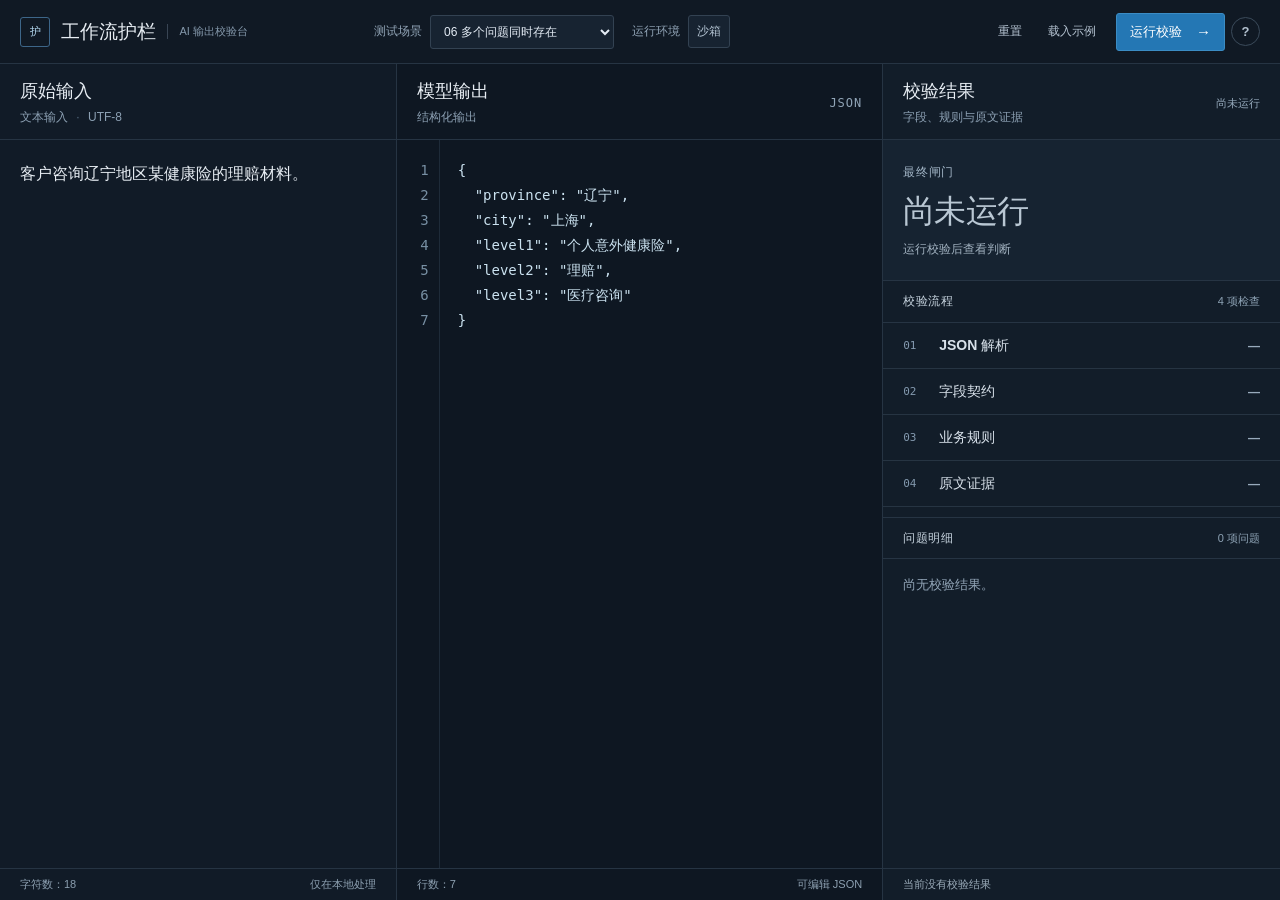
==== app/index.html @ ac7dc31d "feat: finalize workflow guardrail" ====
<!doctype html>
<html lang="zh-CN">
  <head>
    <meta charset="UTF-8" />
    <meta name="viewport" content="width=device-width, initial-scale=1" />
    <meta name="color-scheme" content="dark" />
    <title>工作流护栏 · AI 输出校验台</title>
    <link rel="stylesheet" href="./styles.css" />
    <script src="./app.js" defer></script>
  </head>
  <body>
    <div class="app-shell">
      <header class="topbar">
        <div class="product"><span class="product-mark" aria-hidden="true">护</span><strong>工作流护栏</strong><span class="product-kind">AI 输出校验台</span></div>
        <div class="toolbar-context">
          <label class="toolbar-field" for="scenario-select"><span>测试场景</span><select id="scenario-select"><option value="valid">01 正确输出</option><option value="category">02 分类路径错误</option><option value="evidence">03 缺少原文依据</option><option value="missing">04 缺失字段</option><option value="malformed">05 JSON 格式错误</option><option value="combined">06 多个问题同时存在</option></select></label>
          <div class="toolbar-field environment"><span>运行环境</span><strong>沙箱</strong></div>
        </div>
        <div class="toolbar-actions">
          <button type="button" class="quiet-button" id="reset-button">重置</button>
          <button type="button" class="quiet-button" id="load-button">载入示例</button>
          <button type="button" class="primary-button" id="run-button">运行校验 <span aria-hidden="true">→</span></button>
          <button type="button" class="about-button" id="about-button" aria-label="关于本项目" title="关于本项目">?</button>
        </div>
      </header>

      <main class="workspace">
        <section class="pane source-pane" aria-labelledby="source-title">
          <div class="pane-heading"><div><h1 id="source-title">原始输入</h1><p>文本输入 <span>·</span> UTF-8</p></div></div>
          <textarea id="source-input" spellcheck="false" aria-label="原始输入"></textarea>
          <div class="pane-status"><span id="character-count">字符数：0</span><span>仅在本地处理</span></div>
        </section>

        <section class="pane output-pane" aria-labelledby="output-title">
          <div class="pane-heading"><div><h2 id="output-title">模型输出</h2><p>结构化输出</p></div><span class="format-label">JSON</span></div>
          <div class="code-editor"><div class="line-numbers" id="line-numbers" aria-hidden="true">1</div><textarea id="json-input" spellcheck="false" wrap="off" aria-label="模型输出 JSON"></textarea></div>
          <div class="pane-status"><span id="line-count">行数：1</span><span>可编辑 JSON</span></div>
        </section>

        <aside class="pane validation-pane" aria-labelledby="validation-title">
          <div class="pane-heading validation-heading"><div><h2 id="validation-title">校验结果</h2><p>字段、规则与原文证据</p></div><span id="validation-state">尚未运行</span></div>
          <div class="validation-body">
            <div class="gate" id="gate" data-gate="idle"><span class="eyebrow">最终闸门</span><strong id="gate-label">尚未运行</strong><p id="gate-count">运行校验后查看判断</p></div>

            <div class="subhead"><h3>校验流程</h3><span>4 项检查</span></div>
            <div class="check-list">
              <details class="check-row" data-node="parse"><summary><span class="check-index">01</span><span class="check-name">JSON 解析</span><span class="node-status">—</span></summary><p class="node-detail">检查 JSON 语法及顶层对象。</p></details>
              <details class="check-row" data-node="schema"><summary><span class="check-index">02</span><span class="check-name">字段契约</span><span class="node-status">—</span></summary><p class="node-detail">检查必填字段及字符串类型。</p></details>
              <details class="check-row" data-node="rules"><summary><span class="check-index">03</span><span class="check-name">业务规则</span><span class="node-status">—</span></summary><p class="node-detail">检查虚构分类路径。</p></details>
              <details class="check-row" data-node="evidence"><summary><span class="check-index">04</span><span class="check-name">原文证据</span><span class="node-status">—</span></summary><p class="node-detail">检查地区值是否出现在原始输入中。</p></details>
            </div>

            <div class="subhead issues-head"><h3>问题明细</h3><span id="issue-count">0 项问题</span></div>
            <div class="issue-list" id="issue-list"><p class="empty-issues">尚无校验结果。</p></div>
          </div>
          <div class="validation-status" id="run-meta">本次会话尚未运行</div>
        </aside>
      </main>
    </div>

    <dialog id="about-dialog" aria-labelledby="about-title">
      <div class="dialog-top"><h2 id="about-title">关于工作流护栏</h2><button type="button" id="close-about" aria-label="关闭关于窗口">×</button></div>
      <p>本工具是栗海粟在实习结束后，基于企业 AI 工作流调研中发现的通用问题完成的公开、脱敏成果转化。案例与规则均为虚构，不对应任何公司生产系统。</p>
      <p>所有输入仅在浏览器本地处理，不上传服务器。自动检查通过也不代表业务事实已经得到证明。</p>
      <small>栗海粟制作 · 2026</small>
    </dialog>
  </body>
</html>
---- app/styles.css ----
:root {
  font-family: "Segoe UI", "Microsoft YaHei", "PingFang SC", sans-serif;
  color: #e7edf3;
  background: #0b121b;
  font-synthesis: none;
  --surface: #111b27;
  --surface-deep: #0e1722;
  --border: #263443;
  --muted: #91a1b1;
  --blue: #62ace1;
  --green: #75c59b;
  --amber: #e0b86e;
  --red: #e77f7b;
}

* { box-sizing: border-box; }
body { margin: 0; }
button, select, textarea { font: inherit; }
button { cursor: pointer; }
.app-shell { display: flex; flex-direction: column; width: 100%; height: 100vh; min-height: 640px; overflow: hidden; }

.topbar { display: flex; align-items: center; gap: 22px; flex: none; height: 64px; padding: 0 20px; border-bottom: 1px solid var(--border); background: #101924; }
.product { display: flex; align-items: center; flex: none; gap: 11px; min-width: 332px; white-space: nowrap; }
.product-mark { display: grid; place-items: center; width: 30px; height: 30px; border: 1px solid #3d6689; border-radius: 3px; color: #b8ddf5; font-size: 11px; font-weight: 800; letter-spacing: -.07em; }
.product strong { font-size: 19px; font-weight: 800; letter-spacing: .005em; }
.product-kind { padding-left: 11px; border-left: 1px solid #394554; color: #8498ab; font-size: 11px; }
.toolbar-context, .toolbar-actions { display: flex; align-items: center; gap: 18px; }
.toolbar-context { flex: 1; min-width: 0; }
.toolbar-actions { flex: none; gap: 6px; }
.toolbar-field { display: flex; align-items: center; gap: 8px; color: #91a4b6; font-size: 12px; white-space: nowrap; }
.toolbar-field select { width: 184px; padding: 8px 23px 8px 9px; border: 1px solid #334252; border-radius: 3px; outline: none; background: #172331; color: #e4ecf5; font-size: 12px; }
.toolbar-field select:focus-visible { border-color: var(--blue); }
.environment strong { padding: 7px 8px; border: 1px solid #334252; border-radius: 3px; color: #b4c4d3; background: #172331; font-size: 12px; font-weight: 650; }
.quiet-button, .about-button { padding: 8px 9px; border: 1px solid transparent; border-radius: 3px; background: transparent; color: #b4c2d0; font-size: 12px; }
.quiet-button:hover, .about-button:hover { border-color: #334b62; color: #fff; }
.primary-button { display: flex; align-items: center; gap: 14px; margin-left: 4px; padding: 9px 13px; border: 1px solid #3b8cc4; border-radius: 3px; background: #2477b4; color: #fff; font-size: 13px; font-weight: 750; white-space: nowrap; }
.primary-button:hover { background: #328bcc; }
.primary-button span { font-size: 15px; line-height: .6; font-weight: 400; }
.about-button { width: 29px; height: 29px; padding: 0; border-color: #3b4b5b; border-radius: 50%; font-size: 13px; font-weight: 700; }

.workspace { display: grid; grid-template-columns: 31fr 38fr 31fr; flex: 1; min-height: 0; }
.pane { display: flex; flex-direction: column; min-width: 0; min-height: 0; border-right: 1px solid var(--border); background: var(--surface); }
.pane:last-child { border-right: 0; }
.output-pane { background: var(--surface-deep); }
.pane-heading { display: flex; align-items: center; justify-content: space-between; flex: none; min-height: 76px; padding: 14px 20px 11px; border-bottom: 1px solid var(--border); }
.pane-heading h1, .pane-heading h2 { margin: 0; font-size: 18px; font-weight: 750; line-height: 1.3; }
.pane-heading p { margin: 5px 0 0; color: #8ca0b3; font-size: 12px; }
.pane-heading p span { margin: 0 5px; color: #566b7e; }
.format-label { color: #91a5b7; font-family: Consolas, monospace; font-size: 12px; letter-spacing: .08em; }
.pane-status { display: flex; align-items: center; justify-content: space-between; gap: 10px; flex: none; height: 32px; padding: 0 20px; border-top: 1px solid var(--border); color: #8da0b1; font-size: 11px; }

#source-input { flex: 1; width: 100%; min-height: 0; padding: 20px; border: 0; outline: none; resize: none; background: transparent; color: #e7edf3; font-size: 16px; line-height: 1.75; }
#source-input:focus { background: #142131; }
.code-editor { display: flex; flex: 1; min-height: 0; overflow: hidden; }
.line-numbers { flex: none; width: 43px; padding: 18px 10px 18px 0; overflow: hidden; border-right: 1px solid #1e2b39; color: #7890a4; font-family: Consolas, "Cascadia Code", monospace; font-size: 14px; line-height: 25px; text-align: right; white-space: pre; user-select: none; }
#json-input { flex: 1; width: 100%; min-width: 0; min-height: 0; padding: 18px; border: 0; outline: none; resize: none; background: transparent; color: #cbe2f0; font-family: Consolas, "Cascadia Code", "Microsoft YaHei", monospace; font-size: 14px; line-height: 25px; tab-size: 2; white-space: pre; }
.code-editor:focus-within { background: #101e2d; }
#json-input::selection, #source-input::selection { background: #325e82; }

.validation-pane { background: #121d29; }
.validation-heading { min-height: 76px; }
#validation-state { color: #96aabc; font-size: 11px; font-weight: 700; white-space: nowrap; }
#validation-state[data-state="dirty"] { color: var(--amber); }
.validation-body { flex: 1; min-height: 0; overflow-y: auto; scrollbar-color: #38506a transparent; }
.gate { padding: 24px 20px 22px; border-bottom: 1px solid var(--border); background: #162331; }
.eyebrow { display: block; color: #a1b4c5; font-size: 12px; font-weight: 750; letter-spacing: .06em; }
.gate strong { display: block; margin-top: 11px; color: #b9c7d3; font-size: clamp(32px, 2.35vw, 40px); font-weight: 800; line-height: 1.2; letter-spacing: -.025em; }
.gate p { margin: 11px 0 0; color: #a2b2c0; font-size: 12px; }
.gate[data-gate="blocked"] strong { color: var(--red); }
.gate[data-gate="review"] strong { color: var(--amber); }
.gate[data-gate="ready"] strong { color: var(--green); }
.subhead { display: flex; align-items: center; justify-content: space-between; height: 42px; padding: 0 20px; border-bottom: 1px solid var(--border); }
.subhead h3 { margin: 0; color: #c7d4df; font-size: 12px; font-weight: 750; letter-spacing: .04em; }
.subhead span { color: #8da2b4; font-size: 11px; }
.check-row { border-bottom: 1px solid #263442; }
.check-row summary { display: grid; grid-template-columns: 30px minmax(0, 1fr) auto; align-items: center; gap: 6px; min-height: 45px; padding: 0 20px; cursor: pointer; list-style: none; }
.check-row summary::-webkit-details-marker { display: none; }
.check-row summary:hover { background: #1a2a3a; }
.check-index { color: #849aaf; font-family: Consolas, monospace; font-size: 11px; }
.check-name { overflow: hidden; color: #d8e1ea; font-size: 14px; font-weight: 650; text-overflow: ellipsis; white-space: nowrap; }
.node-status { color: #98aabc; font-size: 12px; font-weight: 750; white-space: nowrap; }
.check-row[data-status="pass"] .node-status { color: var(--green); }
.check-row[data-status="fail"] .node-status { color: var(--red); }
.check-row[data-status="warning"] .node-status { color: var(--amber); }
.check-row[data-status="skipped"] .node-status { color: #718497; }
.node-detail { margin: 0; padding: 0 20px 13px 56px; color: #afbfcd; font-size: 12px; line-height: 1.6; overflow-wrap: anywhere; }
.issues-head { margin-top: 10px; border-top: 1px solid var(--border); }
.issue-list { padding: 0 20px 16px; }
.empty-issues { margin: 17px 0; color: #93a6b8; font-size: 13px; }
.issue { padding: 17px 0 15px; border-bottom: 1px solid #2b3947; }
.issue:last-child { border-bottom: 0; }
.issue-head { display: flex; align-items: center; justify-content: space-between; gap: 8px; }
.issue-severity { color: var(--red); font-size: 12px; font-weight: 800; }
.issue[data-severity="warning"] .issue-severity { color: var(--amber); }
.issue-path { color: #a9d3f0; font-family: Consolas, "Cascadia Code", monospace; font-size: 14px; font-weight: 800; }
.issue strong { display: block; margin-top: 9px; color: #e3ebf3; font-size: 16px; font-weight: 750; }
.issue p { margin: 7px 0 0; color: #b3c1ce; font-size: 13px; line-height: 1.6; overflow-wrap: anywhere; }
.validation-status { display: flex; align-items: center; flex: none; min-height: 32px; padding: 0 20px; border-top: 1px solid var(--border); color: #9aabb9; font-size: 11px; }

dialog { width: min(450px, calc(100vw - 32px)); padding: 23px; border: 1px solid #42576a; border-radius: 4px; background: #152230; color: #dce6ef; box-shadow: 0 18px 55px rgba(0,0,0,.45); }
dialog::backdrop { background: rgba(2, 8, 14, .74); }
.dialog-top { display: flex; align-items: center; justify-content: space-between; gap: 14px; }
.dialog-top h2 { margin: 0; font-size: 17px; }
.dialog-top button { border: 0; background: transparent; color: #a7b9c9; font-size: 22px; line-height: 1; }
dialog p { color: #b2c1cf; font-size: 12px; line-height: 1.7; }
dialog small { color: #82b4d8; font-size: 11px; }

@media (max-width: 1120px) {
  .topbar { gap: 12px; }
  .product { min-width: 0; }
  .product-kind, .environment { display: none; }
  .workspace { grid-template-columns: 32fr 38fr 30fr; }
}
@media (max-width: 850px) {
  .app-shell { height: auto; min-height: 100vh; overflow: visible; }
  .topbar { flex-wrap: wrap; height: auto; min-height: 56px; padding: 10px 14px; }
  .toolbar-context { order: 3; flex-basis: 100%; }
  .toolbar-actions { margin-left: auto; }
  .workspace { display: grid; grid-template-columns: 1fr 1fr; }
  .source-pane, .output-pane { height: 48vh; min-height: 320px; }
  .validation-pane { grid-column: 1 / -1; min-height: 520px; }
  .validation-body { overflow: visible; }
}
@media (max-width: 550px) {
  .product strong { font-size: 12px; }
  .quiet-button { display: none; }
  .primary-button { padding: 8px; }
  .workspace { grid-template-columns: 1fr; }
  .source-pane, .output-pane { height: 34vh; min-height: 240px; }
  .validation-pane { grid-column: auto; }
}
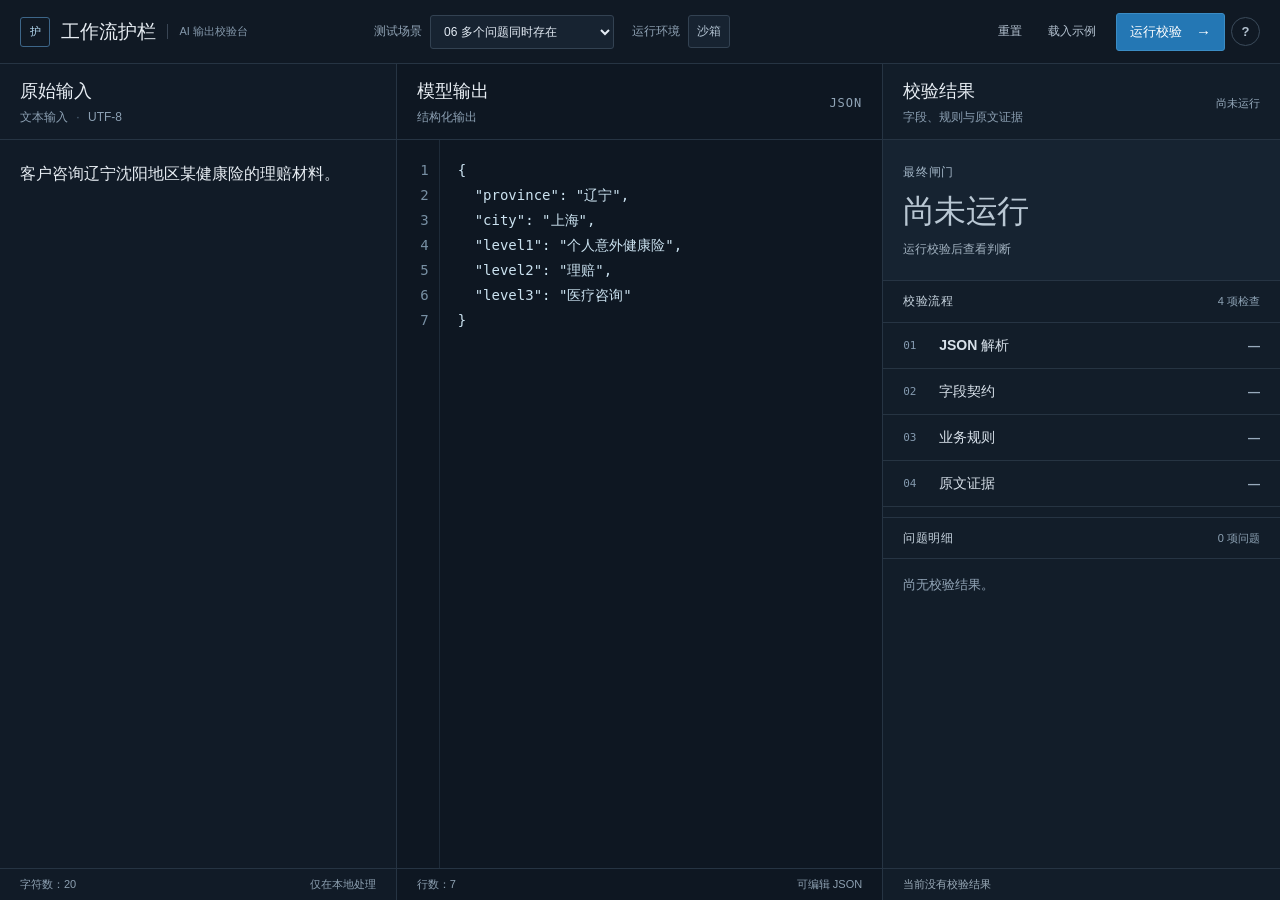
==== commit b4ece2b4: "refactor: generalize validation engine" ====
--- a/app/index.html
+++ b/app/index.html
@@ -6,6 +6,7 @@
     <meta name="color-scheme" content="dark" />
     <title>工作流护栏 · AI 输出校验台</title>
     <link rel="stylesheet" href="./styles.css" />
+    <script src="./validator.js" defer></script>
     <script src="./app.js" defer></script>
   </head>
   <body>
@@ -13,7 +14,7 @@
       <header class="topbar">
         <div class="product"><span class="product-mark" aria-hidden="true">护</span><strong>工作流护栏</strong><span class="product-kind">AI 输出校验台</span></div>
         <div class="toolbar-context">
-          <label class="toolbar-field" for="scenario-select"><span>测试场景</span><select id="scenario-select"><option value="valid">01 正确输出</option><option value="category">02 分类路径错误</option><option value="evidence">03 缺少原文依据</option><option value="missing">04 缺失字段</option><option value="malformed">05 JSON 格式错误</option><option value="combined">06 多个问题同时存在</option></select></label>
+          <label class="toolbar-field" for="scenario-select"><span>测试场景</span><select id="scenario-select"><option value="valid">01 正确输出</option><option value="category">02 分类值错误</option><option value="evidence">03 缺少原文依据</option><option value="missing">04 缺失字段</option><option value="malformed">05 JSON 格式错误</option><option value="combined">06 多个问题同时存在</option></select></label>
           <div class="toolbar-field environment"><span>运行环境</span><strong>沙箱</strong></div>
         </div>
         <div class="toolbar-actions">
@@ -45,8 +46,8 @@
             <div class="subhead"><h3>校验流程</h3><span>4 项检查</span></div>
             <div class="check-list">
               <details class="check-row" data-node="parse"><summary><span class="check-index">01</span><span class="check-name">JSON 解析</span><span class="node-status">—</span></summary><p class="node-detail">检查 JSON 语法及顶层对象。</p></details>
-              <details class="check-row" data-node="schema"><summary><span class="check-index">02</span><span class="check-name">字段契约</span><span class="node-status">—</span></summary><p class="node-detail">检查必填字段及字符串类型。</p></details>
-              <details class="check-row" data-node="rules"><summary><span class="check-index">03</span><span class="check-name">业务规则</span><span class="node-status">—</span></summary><p class="node-detail">检查虚构分类路径。</p></details>
+              <details class="check-row" data-node="schema"><summary><span class="check-index">02</span><span class="check-name">字段契约</span><span class="node-status">—</span></summary><p class="node-detail">检查必填字段及有效标量值。</p></details>
+              <details class="check-row" data-node="rules"><summary><span class="check-index">03</span><span class="check-name">业务规则</span><span class="node-status">—</span></summary><p class="node-detail">检查虚构示例的字段允许值。</p></details>
               <details class="check-row" data-node="evidence"><summary><span class="check-index">04</span><span class="check-name">原文证据</span><span class="node-status">—</span></summary><p class="node-detail">检查地区值是否出现在原始输入中。</p></details>
             </div>
 
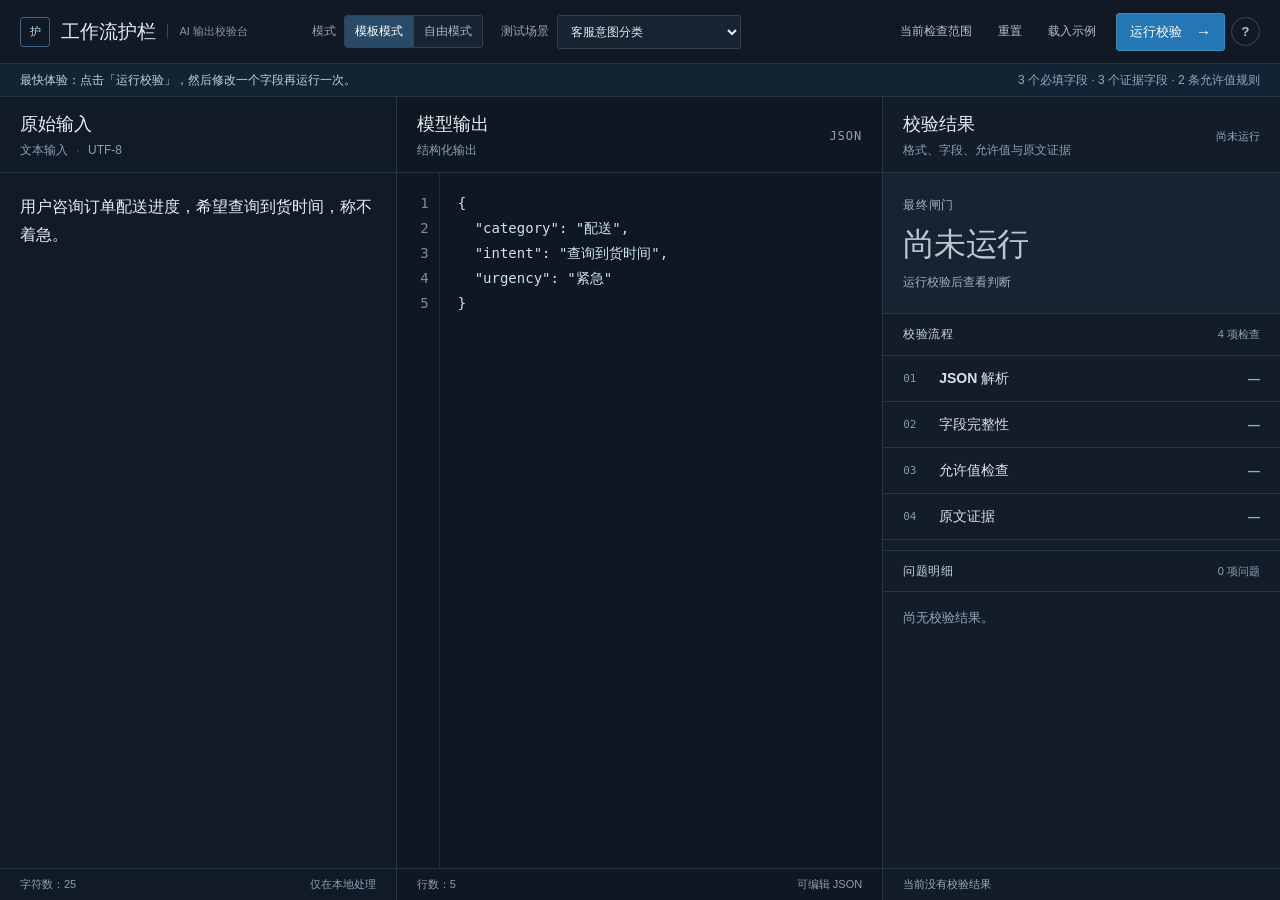
==== commit 8bcd7344: "feat: integrate guided general validation UX" ====
--- a/app/index.html
+++ b/app/index.html
@@ -5,25 +5,29 @@
     <meta name="viewport" content="width=device-width, initial-scale=1" />
     <meta name="color-scheme" content="dark" />
     <title>工作流护栏 · AI 输出校验台</title>
-    <link rel="stylesheet" href="./styles.css" />
-    <script src="./validator.js" defer></script>
-    <script src="./app.js" defer></script>
+    <link rel="stylesheet" href="./styles.css?v=1.1.0" />
+    <script src="./validator.js?v=1.1.0" defer></script>
+    <script src="./templates.js?v=1.1.0" defer></script>
+    <script src="./app.js?v=1.1.0" defer></script>
   </head>
   <body>
     <div class="app-shell">
       <header class="topbar">
         <div class="product"><span class="product-mark" aria-hidden="true">护</span><strong>工作流护栏</strong><span class="product-kind">AI 输出校验台</span></div>
         <div class="toolbar-context">
-          <label class="toolbar-field" for="scenario-select"><span>测试场景</span><select id="scenario-select"><option value="valid">01 正确输出</option><option value="category">02 分类值错误</option><option value="evidence">03 缺少原文依据</option><option value="missing">04 缺失字段</option><option value="malformed">05 JSON 格式错误</option><option value="combined">06 多个问题同时存在</option></select></label>
-          <div class="toolbar-field environment"><span>运行环境</span><strong>沙箱</strong></div>
+          <div class="toolbar-field mode-field"><span>模式</span><div class="mode-switch" role="group" aria-label="模式"><button type="button" id="template-mode" aria-pressed="true">模板模式</button><button type="button" id="free-mode" aria-pressed="false">自由模式</button></div></div>
+          <label class="toolbar-field" id="scenario-field" for="scenario-select"><span>测试场景</span><select id="scenario-select"></select></label>
         </div>
         <div class="toolbar-actions">
+          <button type="button" class="quiet-button" id="config-button">当前检查范围</button>
+          <button type="button" class="quiet-button" id="guide-button" hidden>输入规范</button>
           <button type="button" class="quiet-button" id="reset-button">重置</button>
           <button type="button" class="quiet-button" id="load-button">载入示例</button>
           <button type="button" class="primary-button" id="run-button">运行校验 <span aria-hidden="true">→</span></button>
           <button type="button" class="about-button" id="about-button" aria-label="关于本项目" title="关于本项目">?</button>
         </div>
       </header>
+      <div class="quick-tip"><span id="quick-tip">最快体验：点击「运行校验」，然后修改一个字段再运行一次。</span><span id="config-summary"></span></div>
 
       <main class="workspace">
         <section class="pane source-pane" aria-labelledby="source-title">
@@ -39,16 +43,16 @@
         </section>
 
         <aside class="pane validation-pane" aria-labelledby="validation-title">
-          <div class="pane-heading validation-heading"><div><h2 id="validation-title">校验结果</h2><p>字段、规则与原文证据</p></div><span id="validation-state">尚未运行</span></div>
+          <div class="pane-heading validation-heading"><div><h2 id="validation-title">校验结果</h2><p>格式、字段、允许值与原文证据</p></div><span id="validation-state">尚未运行</span></div>
           <div class="validation-body">
             <div class="gate" id="gate" data-gate="idle"><span class="eyebrow">最终闸门</span><strong id="gate-label">尚未运行</strong><p id="gate-count">运行校验后查看判断</p></div>
 
             <div class="subhead"><h3>校验流程</h3><span>4 项检查</span></div>
             <div class="check-list">
-              <details class="check-row" data-node="parse"><summary><span class="check-index">01</span><span class="check-name">JSON 解析</span><span class="node-status">—</span></summary><p class="node-detail">检查 JSON 语法及顶层对象。</p></details>
-              <details class="check-row" data-node="schema"><summary><span class="check-index">02</span><span class="check-name">字段契约</span><span class="node-status">—</span></summary><p class="node-detail">检查必填字段及有效标量值。</p></details>
-              <details class="check-row" data-node="rules"><summary><span class="check-index">03</span><span class="check-name">业务规则</span><span class="node-status">—</span></summary><p class="node-detail">检查虚构示例的字段允许值。</p></details>
-              <details class="check-row" data-node="evidence"><summary><span class="check-index">04</span><span class="check-name">原文证据</span><span class="node-status">—</span></summary><p class="node-detail">检查地区值是否出现在原始输入中。</p></details>
+              <details class="check-row" data-node="parse"><summary><span class="check-index">01</span><span class="check-name">JSON 解析</span><span class="node-status">—</span></summary><p class="node-explain">输出是不是合法 JSON？</p><p class="node-detail"></p></details>
+              <details class="check-row" data-node="schema"><summary><span class="check-index">02</span><span class="check-name">字段完整性</span><span class="node-status">—</span></summary><p class="node-explain">要求的字段有没有缺失？</p><p class="node-detail"></p></details>
+              <details class="check-row" data-node="rules"><summary><span class="check-index">03</span><span class="check-name">允许值检查</span><span class="node-status">—</span></summary><p class="node-explain">某些字段的值是否在预设范围内？</p><p class="node-detail"></p></details>
+              <details class="check-row" data-node="evidence"><summary><span class="check-index">04</span><span class="check-name">原文证据</span><span class="node-status">—</span></summary><p class="node-explain">输出里的关键值，在原始材料里有没有直接出现？</p><p class="node-detail"></p></details>
             </div>
 
             <div class="subhead issues-head"><h3>问题明细</h3><span id="issue-count">0 项问题</span></div>
@@ -60,10 +64,27 @@
     </div>
 
     <dialog id="about-dialog" aria-labelledby="about-title">
-      <div class="dialog-top"><h2 id="about-title">关于工作流护栏</h2><button type="button" id="close-about" aria-label="关闭关于窗口">×</button></div>
-      <p>本工具是栗海粟在实习结束后，基于企业 AI 工作流调研中发现的通用问题完成的公开、脱敏成果转化。案例与规则均为虚构，不对应任何公司生产系统。</p>
-      <p>所有输入仅在浏览器本地处理，不上传服务器。自动检查通过也不代表业务事实已经得到证明。</p>
-      <small>栗海粟制作 · 2026</small>
+      <div class="dialog-top"><h2 id="about-title">Workflow Guardrail</h2><button type="button" id="close-about" aria-label="关闭关于窗口">×</button></div>
+      <p>本工具是实习结束后，基于企业 AI 工作流调研中的通用问题形成的公开、脱敏 Demo。所有案例与规则均为虚构，所有处理在浏览器本地完成。</p>
+      <a href="../docs/QUICKSTART_CN.html">查看快速说明</a>
+    </dialog>
+
+    <dialog id="config-dialog" aria-labelledby="config-title">
+      <div class="dialog-top"><h2 id="config-title">校验配置</h2><button type="button" id="close-config" aria-label="关闭配置">×</button></div>
+      <div id="template-config" hidden><p>当前模板的检查范围只读；你可以修改输入并重新运行。</p><dl><dt>必填字段</dt><dd id="scope-required"></dd><dt>需要原文证据</dt><dd id="scope-evidence"></dd><dt>允许值</dt><dd id="scope-enums"></dd></dl></div>
+      <div id="free-config" hidden>
+        <label for="config-required">必填字段</label><p>这些字段必须出现在模型输出里。用逗号分隔。</p><input id="config-required" type="text" placeholder="product, problem, action" />
+        <label for="config-evidence">原文证据字段</label><p>这些字段的值需要在原始材料里找到直接依据。用逗号分隔。</p><input id="config-evidence" type="text" placeholder="product, problem, action" />
+        <label for="config-enums">允许值</label><p>限制某个字段只能使用指定值。每行一条。</p><textarea id="config-enums" rows="4" placeholder="action = 换货 | 退款 | 维修"></textarea>
+        <p class="config-error" id="config-error" role="alert" hidden></p>
+        <div class="dialog-actions"><button type="button" id="save-config">保存配置</button></div>
+      </div>
+    </dialog>
+
+    <dialog id="guide-dialog" aria-labelledby="guide-title">
+      <div class="dialog-top"><h2 id="guide-title">输入规范</h2><button type="button" id="close-guide" aria-label="关闭输入规范">×</button></div>
+      <p>为了让结果稳定、可解释，建议使用顶层 JSON 对象和简单明确的字段名。适合信息抽取、分类、标签与状态判断；需要检查的关键值最好在原始文本中直接出现。</p>
+      <p>暂不支持嵌套对象规则、复杂跨字段逻辑、合同效力判断、文案质量判断、自动事实核查或语义推理。</p>
     </dialog>
   </body>
 </html>
--- a/app/styles.css
+++ b/app/styles.css
@@ -14,13 +14,14 @@
 }
 
 * { box-sizing: border-box; }
+[hidden] { display: none !important; }
 body { margin: 0; }
-button, select, textarea { font: inherit; }
+button, select, textarea, input { font: inherit; }
 button { cursor: pointer; }
 .app-shell { display: flex; flex-direction: column; width: 100%; height: 100vh; min-height: 640px; overflow: hidden; }
 
 .topbar { display: flex; align-items: center; gap: 22px; flex: none; height: 64px; padding: 0 20px; border-bottom: 1px solid var(--border); background: #101924; }
-.product { display: flex; align-items: center; flex: none; gap: 11px; min-width: 332px; white-space: nowrap; }
+.product { display: flex; align-items: center; flex: none; gap: 11px; min-width: 270px; white-space: nowrap; }
 .product-mark { display: grid; place-items: center; width: 30px; height: 30px; border: 1px solid #3d6689; border-radius: 3px; color: #b8ddf5; font-size: 11px; font-weight: 800; letter-spacing: -.07em; }
 .product strong { font-size: 19px; font-weight: 800; letter-spacing: .005em; }
 .product-kind { padding-left: 11px; border-left: 1px solid #394554; color: #8498ab; font-size: 11px; }
@@ -30,13 +31,18 @@
 .toolbar-field { display: flex; align-items: center; gap: 8px; color: #91a4b6; font-size: 12px; white-space: nowrap; }
 .toolbar-field select { width: 184px; padding: 8px 23px 8px 9px; border: 1px solid #334252; border-radius: 3px; outline: none; background: #172331; color: #e4ecf5; font-size: 12px; }
 .toolbar-field select:focus-visible { border-color: var(--blue); }
-.environment strong { padding: 7px 8px; border: 1px solid #334252; border-radius: 3px; color: #b4c4d3; background: #172331; font-size: 12px; font-weight: 650; }
+.mode-switch { display: flex; border: 1px solid #334252; border-radius: 3px; overflow: hidden; }
+.mode-switch button { padding: 7px 10px; border: 0; background: #172331; color: #a5b8ca; font-size: 12px; white-space: nowrap; }
+.mode-switch button + button { border-left: 1px solid #334252; }
+.mode-switch button[aria-pressed="true"] { background: #294b67; color: #fff; font-weight: 750; }
 .quiet-button, .about-button { padding: 8px 9px; border: 1px solid transparent; border-radius: 3px; background: transparent; color: #b4c2d0; font-size: 12px; }
 .quiet-button:hover, .about-button:hover { border-color: #334b62; color: #fff; }
 .primary-button { display: flex; align-items: center; gap: 14px; margin-left: 4px; padding: 9px 13px; border: 1px solid #3b8cc4; border-radius: 3px; background: #2477b4; color: #fff; font-size: 13px; font-weight: 750; white-space: nowrap; }
 .primary-button:hover { background: #328bcc; }
 .primary-button span { font-size: 15px; line-height: .6; font-weight: 400; }
 .about-button { width: 29px; height: 29px; padding: 0; border-color: #3b4b5b; border-radius: 50%; font-size: 13px; font-weight: 700; }
+.quick-tip { display: flex; justify-content: space-between; align-items: center; gap: 18px; min-height: 33px; padding: 6px 20px; border-bottom: 1px solid var(--border); background: #142333; color: #bfd3e4; font-size: 12px; }
+#config-summary { color: #8fa9be; white-space: nowrap; }
 
 .workspace { display: grid; grid-template-columns: 31fr 38fr 31fr; flex: 1; min-height: 0; }
 .pane { display: flex; flex-direction: column; min-width: 0; min-height: 0; border-right: 1px solid var(--border); background: var(--surface); }
@@ -83,6 +89,8 @@
 .check-row[data-status="fail"] .node-status { color: var(--red); }
 .check-row[data-status="warning"] .node-status { color: var(--amber); }
 .check-row[data-status="skipped"] .node-status { color: #718497; }
+.check-row[data-status="unconfigured"] .node-status { color: #8497a9; }
+.node-explain { margin: 0; padding: 1px 20px 4px 56px; color: #d1dfeb; font-size: 12px; line-height: 1.5; }
 .node-detail { margin: 0; padding: 0 20px 13px 56px; color: #afbfcd; font-size: 12px; line-height: 1.6; overflow-wrap: anywhere; }
 .issues-head { margin-top: 10px; border-top: 1px solid var(--border); }
 .issue-list { padding: 0 20px 16px; }
@@ -97,34 +105,49 @@
 .issue p { margin: 7px 0 0; color: #b3c1ce; font-size: 13px; line-height: 1.6; overflow-wrap: anywhere; }
 .validation-status { display: flex; align-items: center; flex: none; min-height: 32px; padding: 0 20px; border-top: 1px solid var(--border); color: #9aabb9; font-size: 11px; }
 
-dialog { width: min(450px, calc(100vw - 32px)); padding: 23px; border: 1px solid #42576a; border-radius: 4px; background: #152230; color: #dce6ef; box-shadow: 0 18px 55px rgba(0,0,0,.45); }
+dialog { width: min(480px, calc(100vw - 32px)); max-height: calc(100vh - 32px); overflow: auto; padding: 23px; border: 1px solid #42576a; border-radius: 4px; background: #152230; color: #dce6ef; box-shadow: 0 18px 55px rgba(0,0,0,.45); }
 dialog::backdrop { background: rgba(2, 8, 14, .74); }
 .dialog-top { display: flex; align-items: center; justify-content: space-between; gap: 14px; }
 .dialog-top h2 { margin: 0; font-size: 17px; }
 .dialog-top button { border: 0; background: transparent; color: #a7b9c9; font-size: 22px; line-height: 1; }
 dialog p { color: #b2c1cf; font-size: 12px; line-height: 1.7; }
-dialog small { color: #82b4d8; font-size: 11px; }
+dialog a { color: #8cc6ef; font-size: 13px; }
+#config-dialog label { display: block; margin-top: 17px; color: #e0e9f1; font-size: 13px; font-weight: 700; }
+#config-dialog label + p { margin: 3px 0 7px; }
+#config-dialog input, #config-dialog textarea { width: 100%; padding: 9px 10px; border: 1px solid #435b70; border-radius: 3px; background: #0f1b27; color: #e8f0f6; font-size: 13px; }
+#config-dialog textarea { resize: vertical; font-family: Consolas, "Microsoft YaHei", monospace; }
+#config-dialog dl { display: grid; grid-template-columns: 100px 1fr; gap: 11px; margin: 18px 0 0; font-size: 13px; }
+#config-dialog dt { color: #90abc0; }
+#config-dialog dd { margin: 0; overflow-wrap: anywhere; }
+.config-error { color: var(--red); }
+.dialog-actions { display: flex; justify-content: flex-end; margin-top: 18px; }
+.dialog-actions button { padding: 8px 14px; border: 1px solid #3b8cc4; border-radius: 3px; background: #2477b4; color: #fff; }
 
 @media (max-width: 1120px) {
   .topbar { gap: 12px; }
   .product { min-width: 0; }
-  .product-kind, .environment { display: none; }
+  .product-kind { display: none; }
   .workspace { grid-template-columns: 32fr 38fr 30fr; }
 }
 @media (max-width: 850px) {
   .app-shell { height: auto; min-height: 100vh; overflow: visible; }
   .topbar { flex-wrap: wrap; height: auto; min-height: 56px; padding: 10px 14px; }
-  .toolbar-context { order: 3; flex-basis: 100%; }
-  .toolbar-actions { margin-left: auto; }
+  .toolbar-context { order: 2; flex-basis: 100%; }
+  .toolbar-actions { order: 3; margin-left: 0; }
   .workspace { display: grid; grid-template-columns: 1fr 1fr; }
   .source-pane, .output-pane { height: 48vh; min-height: 320px; }
   .validation-pane { grid-column: 1 / -1; min-height: 520px; }
   .validation-body { overflow: visible; }
 }
 @media (max-width: 550px) {
-  .product strong { font-size: 12px; }
-  .quiet-button { display: none; }
+  .product strong { font-size: 15px; }
+  .product-kind { display: none; }
+  .toolbar-context { flex-wrap: wrap; gap: 8px; }
+  .toolbar-actions { display: flex; flex-wrap: wrap; width: 100%; gap: 3px; }
+  .quiet-button { padding: 7px 6px; font-size: 11px; }
   .primary-button { padding: 8px; }
+  .quick-tip { align-items: flex-start; flex-direction: column; gap: 3px; padding: 7px 14px; }
+  #config-summary { white-space: normal; font-size: 11px; }
   .workspace { grid-template-columns: 1fr; }
   .source-pane, .output-pane { height: 34vh; min-height: 240px; }
   .validation-pane { grid-column: auto; }
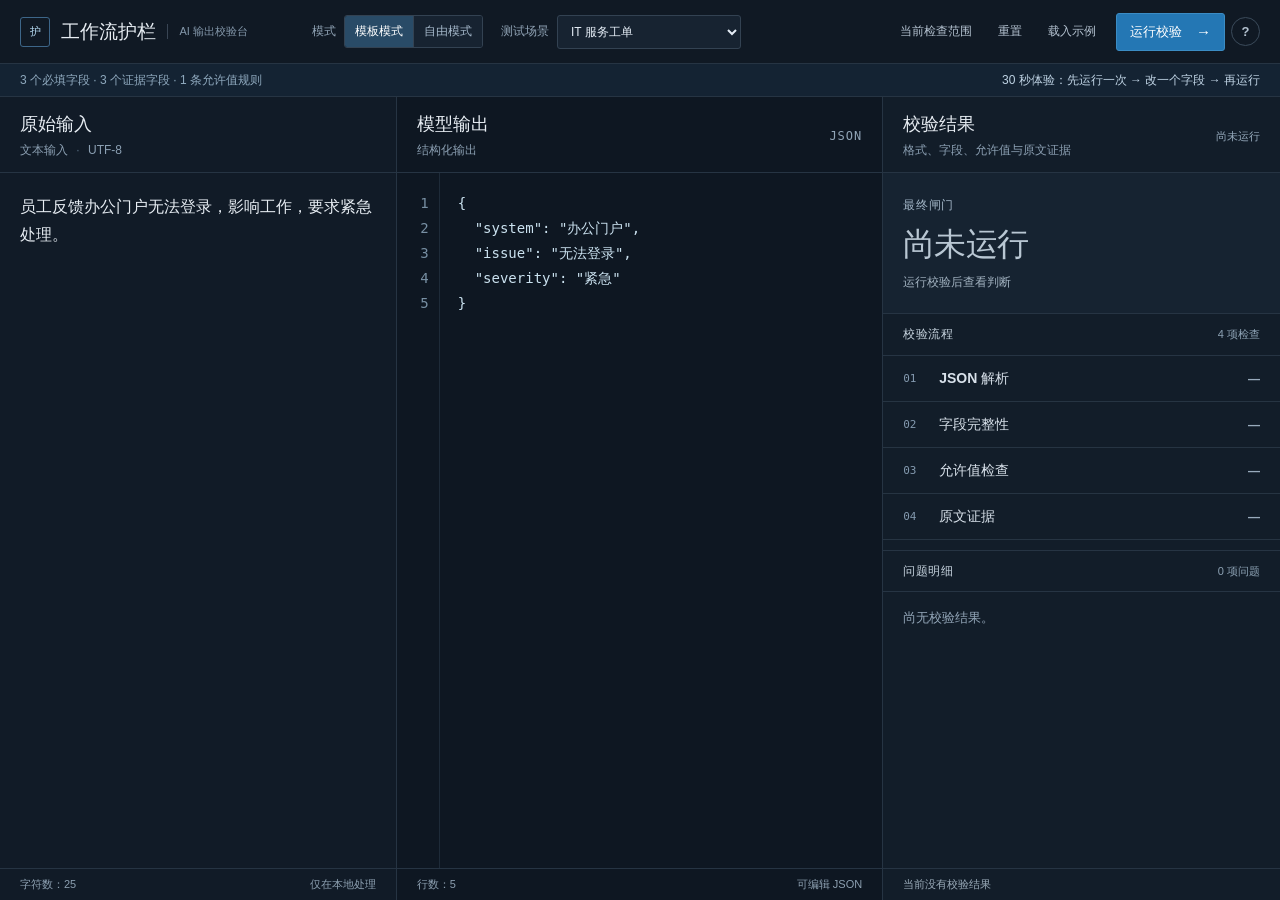
==== commit 4cd8db10: "docs: simplify first-run onboarding" ====
--- a/app/index.html
+++ b/app/index.html
@@ -8,7 +8,7 @@
     <link rel="stylesheet" href="./styles.css?v=1.1.0" />
     <script src="./validator.js?v=1.1.0" defer></script>
     <script src="./templates.js?v=1.1.0" defer></script>
-    <script src="./app.js?v=1.1.0" defer></script>
+    <script src="./app.js?v=1.1.0-onboarding" defer></script>
   </head>
   <body>
     <div class="app-shell">
@@ -27,7 +27,7 @@
           <button type="button" class="about-button" id="about-button" aria-label="关于本项目" title="关于本项目">?</button>
         </div>
       </header>
-      <div class="quick-tip"><span id="quick-tip">最快体验：点击「运行校验」，然后修改一个字段再运行一次。</span><span id="config-summary"></span></div>
+      <div class="quick-tip"><span id="config-summary"></span><span id="quick-tip">30 秒体验：先运行一次 → 改一个字段 → 再运行</span></div>
 
       <main class="workspace">
         <section class="pane source-pane" aria-labelledby="source-title">
